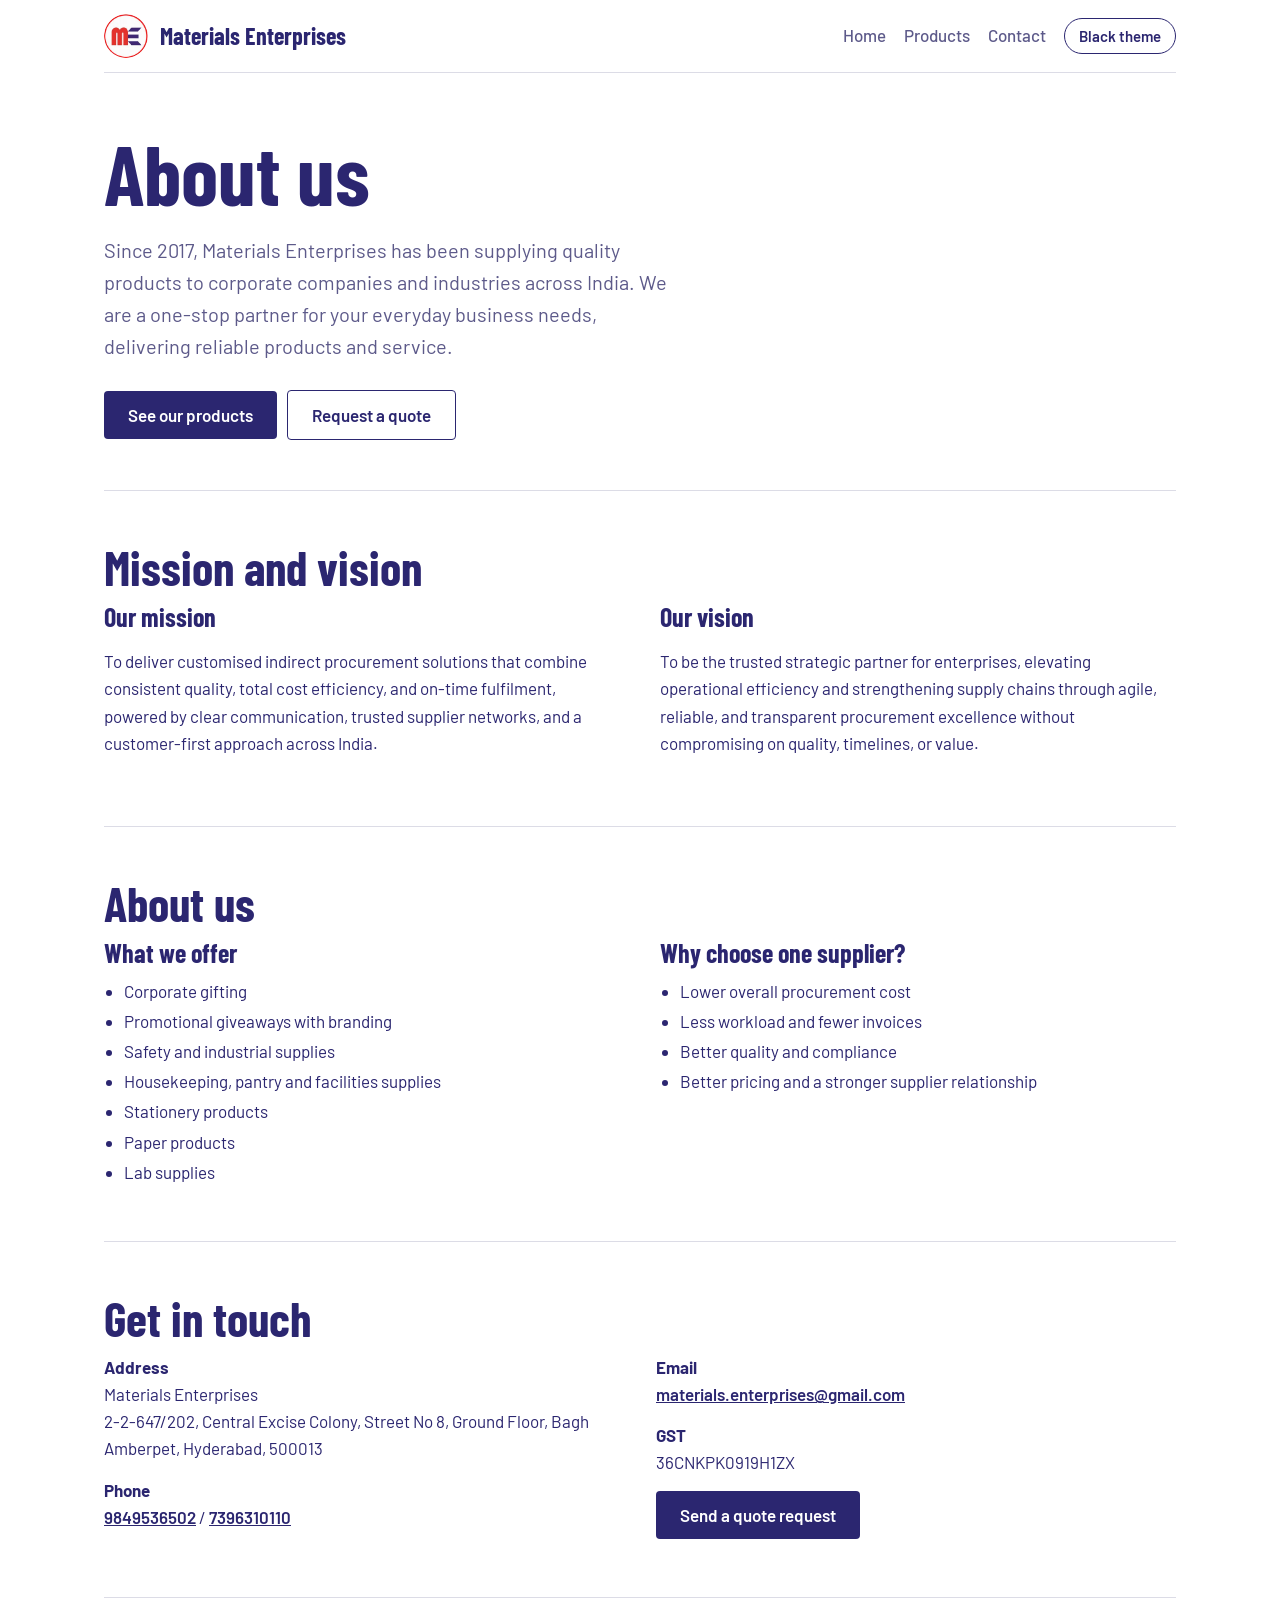
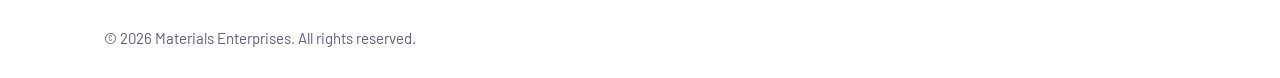
==== about.html @ c86d010b "Add files via upload" ====
<!DOCTYPE html>
<html lang="en" data-theme="light"><head><meta charset="utf-8">
<meta name="viewport" content="width=device-width, initial-scale=1, viewport-fit=cover">
<title>About us | Materials Enterprises</title>
<meta name="description" content="About Materials Enterprises: our mission, vision and what we offer. Supplying businesses across India since 2017.">
<link rel="stylesheet" href="https://fonts.googleapis.com/css2?family=Barlow+Condensed:wght@600;700&family=Barlow:wght@400;500;600&display=swap">
<style>
:root{--bg:#fff;--surface:#fff;--ink:#2b2670;--head:#2b2670;--muted:#5d5a8a;--line:#dcdce6;--accent:#e03131;--btn:#2b2670;--btn-ink:#fff;--imgbg:#fff;
--hf:"Barlow Condensed","Arial Narrow",Arial,sans-serif;--bf:Barlow,system-ui,-apple-system,"Segoe UI",Arial,sans-serif;color-scheme:light;box-sizing:border-box;padding-top:env(safe-area-inset-top,0px);padding-bottom:env(safe-area-inset-bottom,0px)}
:root[data-theme="dark"]{--bg:#000;--surface:#0c0c0c;--ink:#f1f0ff;--head:#ff5252;--muted:#b4b3c8;--line:#2a2a2a;--accent:#ff5252;--btn:#e03131;--btn-ink:#fff;color-scheme:dark}
html{scroll-padding-top:env(safe-area-inset-top,0px);scroll-behavior:smooth}
*,*::before,*::after{box-sizing:border-box}
body{margin:0;background:var(--bg);color:var(--ink);font:400 17px/1.6 var(--bf)}
a{color:inherit}:focus-visible{outline:3px solid var(--accent);outline-offset:3px}
.wrap{max-width:1120px;margin:0 auto;padding:0 24px}
.top{display:flex;justify-content:space-between;align-items:center;padding:14px 0;border-bottom:1px solid var(--line);gap:14px}
.brand{display:flex;align-items:center;gap:12px;text-decoration:none;font:700 24px/1 var(--hf);color:var(--head)}
.brand img{width:44px;height:44px;border-radius:50%}
.right{display:flex;align-items:center;gap:18px}nav a{margin-left:18px;text-decoration:none;font-weight:500;color:var(--muted)}nav a:hover{color:var(--ink)}
#theme{font:600 15px var(--bf);padding:8px 14px;border-radius:999px;border:1.5px solid var(--ink);background:transparent;color:var(--ink);cursor:pointer;white-space:nowrap}
.hero{padding:60px 0 50px;display:grid;grid-template-columns:1.4fr 1fr;gap:40px;align-items:center}
h1{font:700 clamp(42px,7vw,84px)/.96 var(--hf);margin:0 0 20px;color:var(--head)}
.lede{font-size:20px;color:var(--muted);max-width:52ch;margin:0 0 28px}
.btn{display:inline-block;background:var(--btn);color:var(--btn-ink);padding:14px 24px;font:600 17px var(--bf);text-decoration:none;border-radius:4px;border:0;cursor:pointer}
.btn.alt{background:transparent;color:var(--ink);border:1.5px solid var(--ink);margin-left:10px}
.panel{background:var(--surface);border:1px solid var(--line);border-top:6px solid var(--accent);border-radius:6px;padding:24px}
.panel b{font:700 52px/1 var(--hf);color:var(--head);display:block}.panel p{margin:4px 0 16px;color:var(--muted)}
section{padding:52px 0;border-top:1px solid var(--line)}
h2{font:700 clamp(32px,4.5vw,48px)/1 var(--hf);margin:0 0 12px;color:var(--head)}
.sub{color:var(--muted);max-width:60ch;margin:0 0 24px}
.tabs{display:flex;flex-wrap:wrap;gap:8px;margin-bottom:14px}
.tabs button{font:500 15px var(--bf);padding:8px 16px;border:1.5px solid var(--line);background:var(--surface);color:var(--ink);border-radius:999px;cursor:pointer}
.tabs button[aria-pressed="true"]{background:var(--accent);border-color:var(--accent);color:#fff}
.srch input{width:100%;padding:12px 14px;font:400 17px var(--bf);border:1.5px solid var(--line);border-radius:4px;background:var(--surface);color:var(--ink)}
#cnt{margin:12px 0 16px;color:var(--muted)}
.grid{display:grid;grid-template-columns:repeat(auto-fill,minmax(190px,1fr));gap:16px}
.card{background:var(--surface);border:1px solid var(--line);border-radius:6px;overflow:hidden;display:flex;flex-direction:column}
.card .ph{background:var(--imgbg);aspect-ratio:1/1;display:flex;align-items:center;justify-content:center;padding:8px}
.card img{max-width:100%;max-height:100%;object-fit:contain}
.card .tx{padding:12px 14px 14px}.card h3{font:700 20px/1.15 var(--hf);margin:0 0 4px;color:var(--head)}
.card small{color:var(--muted);display:block;font-size:14px;line-height:1.35}
.card.wide{grid-column:span 2}.card.wide .ph{aspect-ratio:auto;min-height:150px}.card.txt{grid-column:span 2;padding:16px}
.more{display:block;margin:24px auto 0}
.two{display:grid;grid-template-columns:repeat(auto-fit,minmax(280px,1fr));gap:40px}
h3.s{font:700 26px/1.1 var(--hf);margin:0 0 10px;color:var(--head)}
ul.list{margin:0;padding-left:20px}ul.list li{margin:3px 0}
.contact{display:grid;grid-template-columns:repeat(auto-fit,minmax(260px,1fr));gap:32px}.contact p{margin:0 0 14px}.contact a{font-weight:600}
label{font-weight:600;font-size:15px;display:block;margin-bottom:12px}
input,textarea{width:100%;padding:12px 14px;font:400 17px var(--bf);border:1.5px solid var(--line);border-radius:4px;background:var(--surface);color:var(--ink);margin-top:6px}
footer{padding:28px 0;border-top:1px solid var(--line);color:var(--muted);font-size:15px}
@media (max-width:760px){.hero{grid-template-columns:1fr}nav{display:none}.btn.alt{margin:10px 0 0}.card.wide,.card.txt{grid-column:span 1}}

.ph{position:relative}
.acts{position:absolute;left:50%;bottom:8px;transform:translateX(-50%);display:flex;gap:2px;background:var(--surface);border:1px solid var(--line);border-radius:999px;padding:3px 8px;opacity:0;transition:opacity .15s;box-shadow:0 2px 8px rgba(0,0,0,.12)}
.card:hover .acts,.card:focus-within .acts{opacity:1}
@media (hover:none){.acts{opacity:1}}
.acts button,.ibtn{background:none;border:0;color:var(--ink);padding:7px;cursor:pointer;display:flex;align-items:center;border-radius:50%}
.acts button:hover,.ibtn:hover{color:var(--accent)}.acts button[aria-pressed="true"]{color:var(--accent)}
.hb{display:flex;align-items:center;gap:4px;background:none;border:1.5px solid var(--line);color:var(--ink);padding:6px 10px;border-radius:999px;font:600 15px var(--bf);cursor:pointer}
.hb:hover{border-color:var(--accent)}
.ov{position:fixed;inset:0;background:rgba(0,0,0,.55);z-index:50;display:flex;align-items:center;justify-content:center;padding:16px}
.ov[hidden],.side[hidden]{display:none}
.box{background:var(--surface);color:var(--ink);border:1px solid var(--line);border-radius:8px;max-width:760px;width:100%;max-height:90vh;overflow:auto;display:grid;grid-template-columns:1fr 1fr;position:relative}
.box .ph{aspect-ratio:1/1;border-right:1px solid var(--line)}.box .info{padding:28px 24px}
.box h3{font:700 30px/1.1 var(--hf);color:var(--head);margin:0 0 8px}.box .info p{color:var(--muted);margin:0 0 20px}
.box .row{display:flex;gap:10px;flex-wrap:wrap}.xb{position:absolute;top:8px;right:8px}
.side{position:fixed;top:0;right:0;bottom:0;width:min(420px,100%);background:var(--surface);color:var(--ink);border-left:1px solid var(--line);z-index:60;display:flex;flex-direction:column;padding-top:env(safe-area-inset-top,0px);padding-bottom:env(safe-area-inset-bottom,0px);box-shadow:-4px 0 20px rgba(0,0,0,.25)}
.side header{display:flex;justify-content:space-between;align-items:center;padding:16px 20px;border-bottom:1px solid var(--line)}.side header h3{font:700 26px var(--hf);margin:0;color:var(--head)}
.side .body{flex:1;overflow:auto;padding:8px 20px}.side footer{padding:16px 20px;border-top:1px solid var(--line)}
.li{display:flex;gap:12px;align-items:center;padding:12px 0;border-bottom:1px solid var(--line)}
.li .th{width:56px;height:56px;background:#fff;border-radius:4px;display:flex;align-items:center;justify-content:center;flex:none}.li .th img{max-width:100%;max-height:100%}
.li .nm{flex:1;min-width:0;font-weight:600;line-height:1.25}.li .nm small{display:block;color:var(--muted);font-weight:400}
.qty{display:flex;align-items:center;gap:6px}.qty button,.sm{border:1.5px solid var(--line);background:none;color:var(--ink);border-radius:4px;min-width:30px;height:30px;cursor:pointer;font:600 15px var(--bf)}
#toast{position:fixed;left:50%;bottom:calc(20px + env(safe-area-inset-bottom,0px));transform:translateX(-50%);background:var(--ink);color:var(--bg);padding:10px 18px;border-radius:999px;font-weight:600;z-index:70;opacity:0;pointer-events:none;transition:opacity .2s}#toast.on{opacity:1}
@media (max-width:760px){.box{grid-template-columns:1fr}.box .ph{border-right:0;border-bottom:1px solid var(--line)}.hb span.lbl{display:none}}
</style></head>
<body><div class="wrap">
<header class="top"><a class="brand" href="index.html"><img src="[data-uri]" alt="">Materials Enterprises</a>
<div class="right"><nav><a href="index.html">Home</a><a href="index.html#products">Products</a><a href="index.html#contact">Contact</a></nav><button id="theme" type="button" aria-pressed="false">Black theme</button></div></header>
<main>
<div class="hero" style="grid-template-columns:1fr"><div><h1>About us</h1>
<p class="lede">Since 2017, Materials Enterprises has been supplying quality products to corporate companies and industries across India. We are a one-stop partner for your everyday business needs, delivering reliable products and service.</p>
<a class="btn" href="index.html#products">See our products</a><a class="btn alt" href="index.html#contact">Request a quote</a></div></div>
<section id="mission"><h2>Mission and vision</h2><div class="two"><div><h3 class="s">Our mission</h3><p>To deliver customised indirect procurement solutions that combine consistent quality, total cost efficiency, and on-time fulfilment, powered by clear communication, trusted supplier networks, and a customer-first approach across India.</p></div>
<div><h3 class="s">Our vision</h3><p>To be the trusted strategic partner for enterprises, elevating operational efficiency and strengthening supply chains through agile, reliable, and transparent procurement excellence without compromising on quality, timelines, or value.</p></div></div></section>
<section id="about"><h2>About us</h2><div class="two"><div><h3 class="s">What we offer</h3><ul class="list"><li>Corporate gifting</li><li>Promotional giveaways with branding</li><li>Safety and industrial supplies</li><li>Housekeeping, pantry and facilities supplies</li><li>Stationery products</li><li>Paper products</li><li>Lab supplies</li></ul></div>
<div><h3 class="s">Why choose one supplier?</h3><ul class="list"><li>Lower overall procurement cost</li><li>Less workload and fewer invoices</li><li>Better quality and compliance</li><li>Better pricing and a stronger supplier relationship</li></ul></div></div></section>
<section id="contact"><h2>Get in touch</h2><div class="contact"><div>
<p><b>Address</b><br>Materials Enterprises<br>2-2-647/202, Central Excise Colony, Street No 8, Ground Floor, Bagh Amberpet, Hyderabad, 500013</p>
<p><b>Phone</b><br><a href="tel:+919849536502">9849536502</a> / <a href="tel:+917396310110">7396310110</a></p></div>
<div><p><b>Email</b><br><a href="mailto:materials.enterprises@gmail.com">materials.enterprises@gmail.com</a></p><p><b>GST</b><br>36CNKPK0919H1ZX</p><a class="btn" href="index.html#contact">Send a quote request</a></div></div></section>
</main><footer>© 2026 Materials Enterprises. All rights reserved.</footer></div>
<script>
var tb=document.getElementById("theme"),root=document.documentElement;
function setTheme(t){root.setAttribute("data-theme",t);tb.textContent=t==="dark"?"White theme":"Black theme";tb.setAttribute("aria-pressed",t==="dark");try{localStorage.setItem("me-theme",t)}catch(e){}}
var st=null;try{st=localStorage.getItem("me-theme")}catch(e){}setTheme(st==="dark"?"dark":"light");
tb.addEventListener("click",function(){setTheme(root.getAttribute("data-theme")==="dark"?"light":"dark")});
</script></body></html>
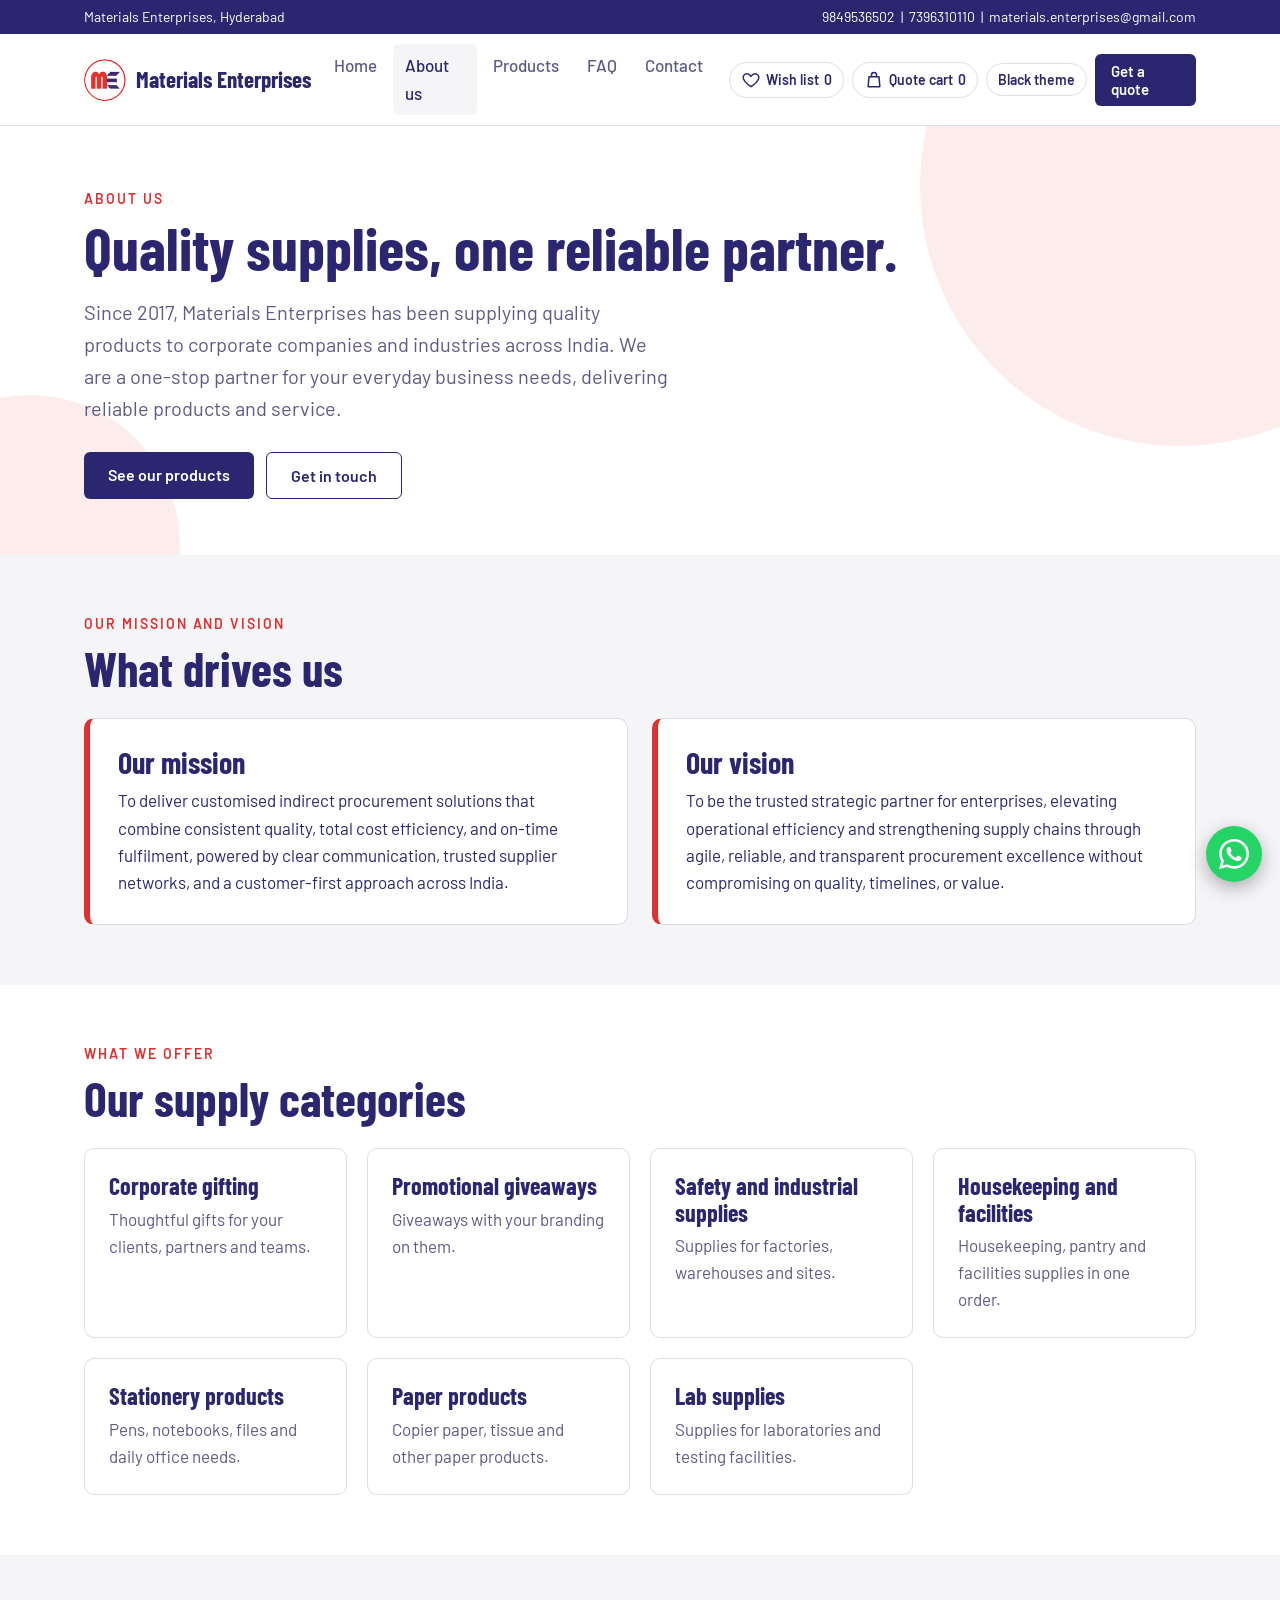
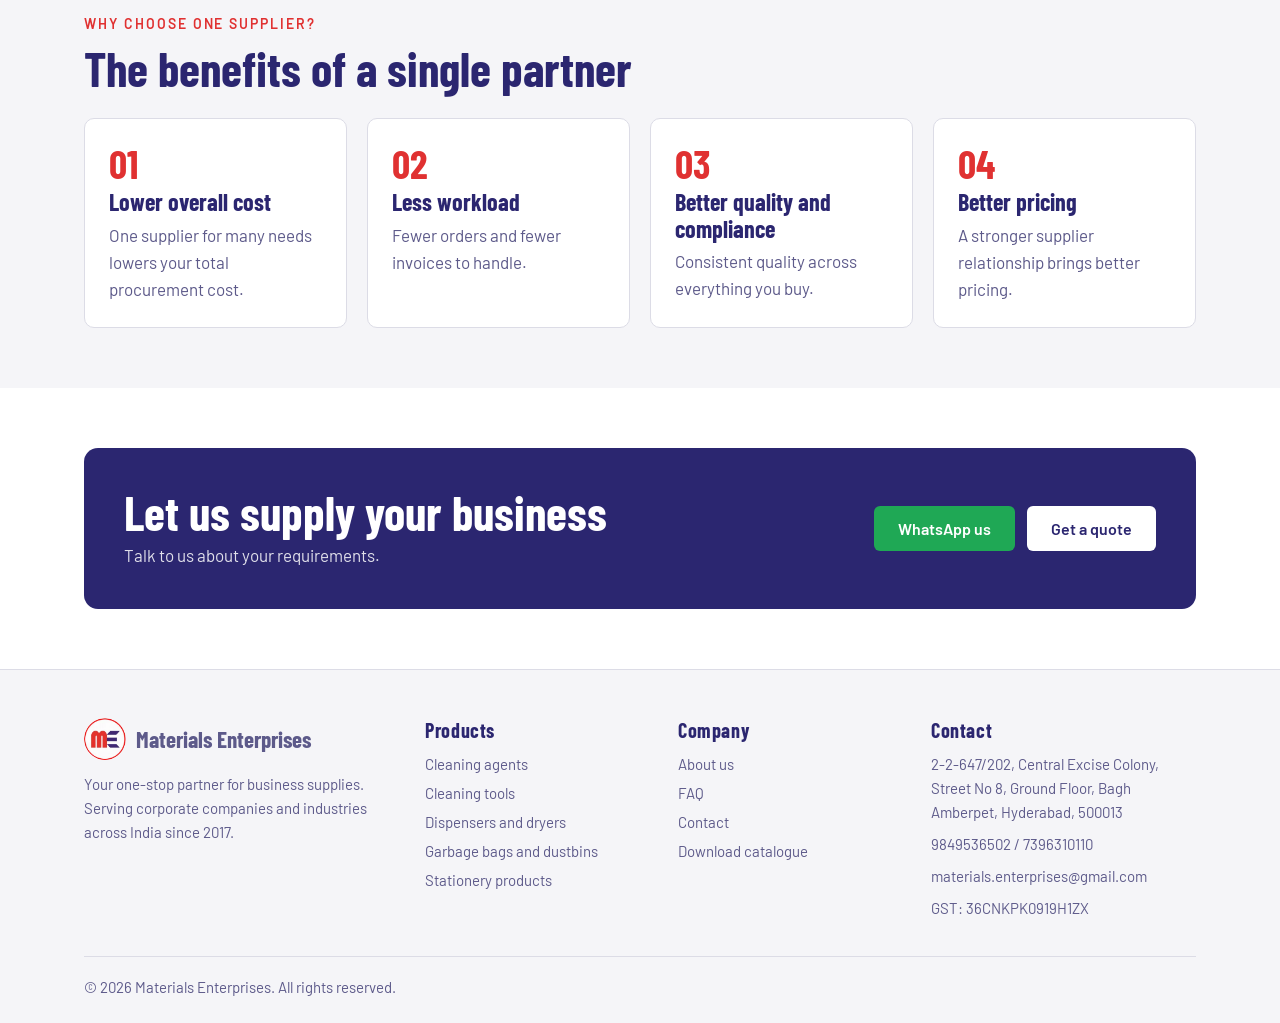
==== commit 0220737e: "Add files via upload" ====
--- a/about.html
+++ b/about.html
@@ -1,98 +1,20 @@
 <!DOCTYPE html>
-<html lang="en" data-theme="light"><head><meta charset="utf-8">
-<meta name="viewport" content="width=device-width, initial-scale=1, viewport-fit=cover">
-<title>About us | Materials Enterprises</title>
-<meta name="description" content="About Materials Enterprises: our mission, vision and what we offer. Supplying businesses across India since 2017.">
-<link rel="stylesheet" href="https://fonts.googleapis.com/css2?family=Barlow+Condensed:wght@600;700&family=Barlow:wght@400;500;600&display=swap">
-<style>
-:root{--bg:#fff;--surface:#fff;--ink:#2b2670;--head:#2b2670;--muted:#5d5a8a;--line:#dcdce6;--accent:#e03131;--btn:#2b2670;--btn-ink:#fff;--imgbg:#fff;
---hf:"Barlow Condensed","Arial Narrow",Arial,sans-serif;--bf:Barlow,system-ui,-apple-system,"Segoe UI",Arial,sans-serif;color-scheme:light;box-sizing:border-box;padding-top:env(safe-area-inset-top,0px);padding-bottom:env(safe-area-inset-bottom,0px)}
-:root[data-theme="dark"]{--bg:#000;--surface:#0c0c0c;--ink:#f1f0ff;--head:#ff5252;--muted:#b4b3c8;--line:#2a2a2a;--accent:#ff5252;--btn:#e03131;--btn-ink:#fff;color-scheme:dark}
-html{scroll-padding-top:env(safe-area-inset-top,0px);scroll-behavior:smooth}
-*,*::before,*::after{box-sizing:border-box}
-body{margin:0;background:var(--bg);color:var(--ink);font:400 17px/1.6 var(--bf)}
-a{color:inherit}:focus-visible{outline:3px solid var(--accent);outline-offset:3px}
-.wrap{max-width:1120px;margin:0 auto;padding:0 24px}
-.top{display:flex;justify-content:space-between;align-items:center;padding:14px 0;border-bottom:1px solid var(--line);gap:14px}
-.brand{display:flex;align-items:center;gap:12px;text-decoration:none;font:700 24px/1 var(--hf);color:var(--head)}
-.brand img{width:44px;height:44px;border-radius:50%}
-.right{display:flex;align-items:center;gap:18px}nav a{margin-left:18px;text-decoration:none;font-weight:500;color:var(--muted)}nav a:hover{color:var(--ink)}
-#theme{font:600 15px var(--bf);padding:8px 14px;border-radius:999px;border:1.5px solid var(--ink);background:transparent;color:var(--ink);cursor:pointer;white-space:nowrap}
-.hero{padding:60px 0 50px;display:grid;grid-template-columns:1.4fr 1fr;gap:40px;align-items:center}
-h1{font:700 clamp(42px,7vw,84px)/.96 var(--hf);margin:0 0 20px;color:var(--head)}
-.lede{font-size:20px;color:var(--muted);max-width:52ch;margin:0 0 28px}
-.btn{display:inline-block;background:var(--btn);color:var(--btn-ink);padding:14px 24px;font:600 17px var(--bf);text-decoration:none;border-radius:4px;border:0;cursor:pointer}
-.btn.alt{background:transparent;color:var(--ink);border:1.5px solid var(--ink);margin-left:10px}
-.panel{background:var(--surface);border:1px solid var(--line);border-top:6px solid var(--accent);border-radius:6px;padding:24px}
-.panel b{font:700 52px/1 var(--hf);color:var(--head);display:block}.panel p{margin:4px 0 16px;color:var(--muted)}
-section{padding:52px 0;border-top:1px solid var(--line)}
-h2{font:700 clamp(32px,4.5vw,48px)/1 var(--hf);margin:0 0 12px;color:var(--head)}
-.sub{color:var(--muted);max-width:60ch;margin:0 0 24px}
-.tabs{display:flex;flex-wrap:wrap;gap:8px;margin-bottom:14px}
-.tabs button{font:500 15px var(--bf);padding:8px 16px;border:1.5px solid var(--line);background:var(--surface);color:var(--ink);border-radius:999px;cursor:pointer}
-.tabs button[aria-pressed="true"]{background:var(--accent);border-color:var(--accent);color:#fff}
-.srch input{width:100%;padding:12px 14px;font:400 17px var(--bf);border:1.5px solid var(--line);border-radius:4px;background:var(--surface);color:var(--ink)}
-#cnt{margin:12px 0 16px;color:var(--muted)}
-.grid{display:grid;grid-template-columns:repeat(auto-fill,minmax(190px,1fr));gap:16px}
-.card{background:var(--surface);border:1px solid var(--line);border-radius:6px;overflow:hidden;display:flex;flex-direction:column}
-.card .ph{background:var(--imgbg);aspect-ratio:1/1;display:flex;align-items:center;justify-content:center;padding:8px}
-.card img{max-width:100%;max-height:100%;object-fit:contain}
-.card .tx{padding:12px 14px 14px}.card h3{font:700 20px/1.15 var(--hf);margin:0 0 4px;color:var(--head)}
-.card small{color:var(--muted);display:block;font-size:14px;line-height:1.35}
-.card.wide{grid-column:span 2}.card.wide .ph{aspect-ratio:auto;min-height:150px}.card.txt{grid-column:span 2;padding:16px}
-.more{display:block;margin:24px auto 0}
-.two{display:grid;grid-template-columns:repeat(auto-fit,minmax(280px,1fr));gap:40px}
-h3.s{font:700 26px/1.1 var(--hf);margin:0 0 10px;color:var(--head)}
-ul.list{margin:0;padding-left:20px}ul.list li{margin:3px 0}
-.contact{display:grid;grid-template-columns:repeat(auto-fit,minmax(260px,1fr));gap:32px}.contact p{margin:0 0 14px}.contact a{font-weight:600}
-label{font-weight:600;font-size:15px;display:block;margin-bottom:12px}
-input,textarea{width:100%;padding:12px 14px;font:400 17px var(--bf);border:1.5px solid var(--line);border-radius:4px;background:var(--surface);color:var(--ink);margin-top:6px}
-footer{padding:28px 0;border-top:1px solid var(--line);color:var(--muted);font-size:15px}
-@media (max-width:760px){.hero{grid-template-columns:1fr}nav{display:none}.btn.alt{margin:10px 0 0}.card.wide,.card.txt{grid-column:span 1}}
-
-.ph{position:relative}
-.acts{position:absolute;left:50%;bottom:8px;transform:translateX(-50%);display:flex;gap:2px;background:var(--surface);border:1px solid var(--line);border-radius:999px;padding:3px 8px;opacity:0;transition:opacity .15s;box-shadow:0 2px 8px rgba(0,0,0,.12)}
-.card:hover .acts,.card:focus-within .acts{opacity:1}
-@media (hover:none){.acts{opacity:1}}
-.acts button,.ibtn{background:none;border:0;color:var(--ink);padding:7px;cursor:pointer;display:flex;align-items:center;border-radius:50%}
-.acts button:hover,.ibtn:hover{color:var(--accent)}.acts button[aria-pressed="true"]{color:var(--accent)}
-.hb{display:flex;align-items:center;gap:4px;background:none;border:1.5px solid var(--line);color:var(--ink);padding:6px 10px;border-radius:999px;font:600 15px var(--bf);cursor:pointer}
-.hb:hover{border-color:var(--accent)}
-.ov{position:fixed;inset:0;background:rgba(0,0,0,.55);z-index:50;display:flex;align-items:center;justify-content:center;padding:16px}
-.ov[hidden],.side[hidden]{display:none}
-.box{background:var(--surface);color:var(--ink);border:1px solid var(--line);border-radius:8px;max-width:760px;width:100%;max-height:90vh;overflow:auto;display:grid;grid-template-columns:1fr 1fr;position:relative}
-.box .ph{aspect-ratio:1/1;border-right:1px solid var(--line)}.box .info{padding:28px 24px}
-.box h3{font:700 30px/1.1 var(--hf);color:var(--head);margin:0 0 8px}.box .info p{color:var(--muted);margin:0 0 20px}
-.box .row{display:flex;gap:10px;flex-wrap:wrap}.xb{position:absolute;top:8px;right:8px}
-.side{position:fixed;top:0;right:0;bottom:0;width:min(420px,100%);background:var(--surface);color:var(--ink);border-left:1px solid var(--line);z-index:60;display:flex;flex-direction:column;padding-top:env(safe-area-inset-top,0px);padding-bottom:env(safe-area-inset-bottom,0px);box-shadow:-4px 0 20px rgba(0,0,0,.25)}
-.side header{display:flex;justify-content:space-between;align-items:center;padding:16px 20px;border-bottom:1px solid var(--line)}.side header h3{font:700 26px var(--hf);margin:0;color:var(--head)}
-.side .body{flex:1;overflow:auto;padding:8px 20px}.side footer{padding:16px 20px;border-top:1px solid var(--line)}
-.li{display:flex;gap:12px;align-items:center;padding:12px 0;border-bottom:1px solid var(--line)}
-.li .th{width:56px;height:56px;background:#fff;border-radius:4px;display:flex;align-items:center;justify-content:center;flex:none}.li .th img{max-width:100%;max-height:100%}
-.li .nm{flex:1;min-width:0;font-weight:600;line-height:1.25}.li .nm small{display:block;color:var(--muted);font-weight:400}
-.qty{display:flex;align-items:center;gap:6px}.qty button,.sm{border:1.5px solid var(--line);background:none;color:var(--ink);border-radius:4px;min-width:30px;height:30px;cursor:pointer;font:600 15px var(--bf)}
-#toast{position:fixed;left:50%;bottom:calc(20px + env(safe-area-inset-bottom,0px));transform:translateX(-50%);background:var(--ink);color:var(--bg);padding:10px 18px;border-radius:999px;font-weight:600;z-index:70;opacity:0;pointer-events:none;transition:opacity .2s}#toast.on{opacity:1}
-@media (max-width:760px){.box{grid-template-columns:1fr}.box .ph{border-right:0;border-bottom:1px solid var(--line)}.hb span.lbl{display:none}}
-</style></head>
-<body><div class="wrap">
-<header class="top"><a class="brand" href="index.html"><img src="[data-uri]" alt="">Materials Enterprises</a>
-<div class="right"><nav><a href="index.html">Home</a><a href="index.html#products">Products</a><a href="index.html#contact">Contact</a></nav><button id="theme" type="button" aria-pressed="false">Black theme</button></div></header>
-<main>
-<div class="hero" style="grid-template-columns:1fr"><div><h1>About us</h1>
-<p class="lede">Since 2017, Materials Enterprises has been supplying quality products to corporate companies and industries across India. We are a one-stop partner for your everyday business needs, delivering reliable products and service.</p>
-<a class="btn" href="index.html#products">See our products</a><a class="btn alt" href="index.html#contact">Request a quote</a></div></div>
-<section id="mission"><h2>Mission and vision</h2><div class="two"><div><h3 class="s">Our mission</h3><p>To deliver customised indirect procurement solutions that combine consistent quality, total cost efficiency, and on-time fulfilment, powered by clear communication, trusted supplier networks, and a customer-first approach across India.</p></div>
-<div><h3 class="s">Our vision</h3><p>To be the trusted strategic partner for enterprises, elevating operational efficiency and strengthening supply chains through agile, reliable, and transparent procurement excellence without compromising on quality, timelines, or value.</p></div></div></section>
-<section id="about"><h2>About us</h2><div class="two"><div><h3 class="s">What we offer</h3><ul class="list"><li>Corporate gifting</li><li>Promotional giveaways with branding</li><li>Safety and industrial supplies</li><li>Housekeeping, pantry and facilities supplies</li><li>Stationery products</li><li>Paper products</li><li>Lab supplies</li></ul></div>
-<div><h3 class="s">Why choose one supplier?</h3><ul class="list"><li>Lower overall procurement cost</li><li>Less workload and fewer invoices</li><li>Better quality and compliance</li><li>Better pricing and a stronger supplier relationship</li></ul></div></div></section>
-<section id="contact"><h2>Get in touch</h2><div class="contact"><div>
-<p><b>Address</b><br>Materials Enterprises<br>2-2-647/202, Central Excise Colony, Street No 8, Ground Floor, Bagh Amberpet, Hyderabad, 500013</p>
-<p><b>Phone</b><br><a href="tel:+919849536502">9849536502</a> / <a href="tel:+917396310110">7396310110</a></p></div>
-<div><p><b>Email</b><br><a href="mailto:materials.enterprises@gmail.com">materials.enterprises@gmail.com</a></p><p><b>GST</b><br>36CNKPK0919H1ZX</p><a class="btn" href="index.html#contact">Send a quote request</a></div></div></section>
-</main><footer>© 2026 Materials Enterprises. All rights reserved.</footer></div>
-<script>
-var tb=document.getElementById("theme"),root=document.documentElement;
-function setTheme(t){root.setAttribute("data-theme",t);tb.textContent=t==="dark"?"White theme":"Black theme";tb.setAttribute("aria-pressed",t==="dark");try{localStorage.setItem("me-theme",t)}catch(e){}}
-var st=null;try{st=localStorage.getItem("me-theme")}catch(e){}setTheme(st==="dark"?"dark":"light");
-tb.addEventListener("click",function(){setTheme(root.getAttribute("data-theme")==="dark"?"light":"dark")});
-</script></body></html>+<html lang="en"><head><meta charset="utf-8"><meta name="viewport" content="width=device-width, initial-scale=1, viewport-fit=cover">
+<title>About us | Materials Enterprises</title><meta name="description" content="Our story, mission and vision. Materials Enterprises has supplied businesses across India since 2017."><meta property="og:title" content="About us | Materials Enterprises"><meta property="og:description" content="Our story, mission and vision. Materials Enterprises has supplied businesses across India since 2017."><meta property="og:type" content="website">
+<link rel="icon" type="image/webp" href="logo.webp">
+<script>var r=document.documentElement;r.className="js";try{if(localStorage.getItem("me-theme")==="dark")r.setAttribute("data-theme","dark")}catch(e){}</script>
+<link rel="stylesheet" href="https://fonts.googleapis.com/css2?family=Barlow+Condensed:wght@600;700&family=Barlow:wght@400;500;600&display=swap"><link rel="stylesheet" href="style.css"></head>
+<body><div class="topbar"><div class="wrap"><span>Materials Enterprises, Hyderabad</span><span><a href="tel:+919849536502">9849536502</a> &nbsp;|&nbsp; <a href="tel:+917396310110">7396310110</a> &nbsp;|&nbsp; <a href="mailto:materials.enterprises@gmail.com">materials.enterprises@gmail.com</a></span></div></div>
+<header class="hd"><div class="wrap"><a class="brand" href="index.html"><img src="logo.webp" alt="" width="42" height="42">Materials Enterprises</a><nav class="main" id="nav" aria-label="Main"><a href="index.html">Home</a><a href="about.html" aria-current="page">About us</a><a href="products.html">Products</a><a href="faq.html">FAQ</a><a href="contact.html">Contact</a></nav>
+<div class="acts2"><button class="hb" id="wb" type="button" aria-label="Wish list"></button><button class="hb" id="cb" type="button" aria-label="Quote cart"></button><button id="theme" type="button" aria-pressed="false">Black theme</button><a class="btn sm2" href="contact.html">Get a quote</a><button id="menu" type="button" aria-label="Menu" aria-expanded="false">Menu</button></div></div></header>
+<main id="top"><section class="hero"><div class="wrap"><p class="kick reveal">About us</p><h1 class="pg reveal">Quality supplies, one reliable partner.</h1><p class="lede reveal">Since 2017, Materials Enterprises has been supplying quality products to corporate companies and industries across India. We are a one-stop partner for your everyday business needs, delivering reliable products and service.</p><div class="row reveal"><a class="btn" href="products.html">See our products</a><a class="btn alt" href="contact.html">Get in touch</a></div></div></section>
+<section class="alt-bg"><div class="wrap"><p class="kick reveal">Our mission and vision</p><h2 class="reveal">What drives us</h2><div class="two" style="margin-top:26px"><div class="mv reveal"><h3>Our mission</h3><p>To deliver customised indirect procurement solutions that combine consistent quality, total cost efficiency, and on-time fulfilment, powered by clear communication, trusted supplier networks, and a customer-first approach across India.</p></div><div class="mv reveal" style="--d:.1s"><h3>Our vision</h3><p>To be the trusted strategic partner for enterprises, elevating operational efficiency and strengthening supply chains through agile, reliable, and transparent procurement excellence without compromising on quality, timelines, or value.</p></div></div></div></section>
+<section><div class="wrap"><p class="kick reveal">What we offer</p><h2 class="reveal">Our supply categories</h2><div class="cards" style="margin-top:26px"><div class="c2 reveal" style="--d:0.00s"><h3>Corporate gifting</h3><p>Thoughtful gifts for your clients, partners and teams.</p></div><div class="c2 reveal" style="--d:0.08s"><h3>Promotional giveaways</h3><p>Giveaways with your branding on them.</p></div><div class="c2 reveal" style="--d:0.16s"><h3>Safety and industrial supplies</h3><p>Supplies for factories, warehouses and sites.</p></div><div class="c2 reveal" style="--d:0.24s"><h3>Housekeeping and facilities</h3><p>Housekeeping, pantry and facilities supplies in one order.</p></div><div class="c2 reveal" style="--d:0.32s"><h3>Stationery products</h3><p>Pens, notebooks, files and daily office needs.</p></div><div class="c2 reveal" style="--d:0.40s"><h3>Paper products</h3><p>Copier paper, tissue and other paper products.</p></div><div class="c2 reveal" style="--d:0.48s"><h3>Lab supplies</h3><p>Supplies for laboratories and testing facilities.</p></div></div></div></section>
+<section class="alt-bg"><div class="wrap"><p class="kick reveal">Why choose one supplier?</p><h2 class="reveal">The benefits of a single partner</h2><div class="cards" style="margin-top:26px"><div class="c2 reveal" style="--d:0.00s"><span class="num">01</span><h3>Lower overall cost</h3><p>One supplier for many needs lowers your total procurement cost.</p></div><div class="c2 reveal" style="--d:0.08s"><span class="num">02</span><h3>Less workload</h3><p>Fewer orders and fewer invoices to handle.</p></div><div class="c2 reveal" style="--d:0.16s"><span class="num">03</span><h3>Better quality and compliance</h3><p>Consistent quality across everything you buy.</p></div><div class="c2 reveal" style="--d:0.24s"><span class="num">04</span><h3>Better pricing</h3><p>A stronger supplier relationship brings better pricing.</p></div></div></div></section>
+<section><div class="wrap"><div class="band reveal"><div><h2>Let us supply your business</h2><p>Talk to us about your requirements.</p></div><div class="row"><a class="btn wa" href="https://wa.me/919849536502?text=Hello%20Materials%20Enterprises" target="_blank" rel="noopener">WhatsApp us</a><a class="btn light" href="contact.html">Get a quote</a></div></div></div></section></main>
+<footer class="ft"><div class="wrap"><div class="fg"><div><a class="brand" href="index.html"><img src="logo.webp" alt="" width="42" height="42">Materials Enterprises</a><p style="margin-top:12px">Your one-stop partner for business supplies. Serving corporate companies and industries across India since 2017.</p></div>
+<div><h4>Products</h4><ul><li><a href="cleaning-agents.html">Cleaning agents</a></li><li><a href="cleaning-tools.html">Cleaning tools</a></li><li><a href="dispensers-and-dryers.html">Dispensers and dryers</a></li><li><a href="garbage-bags-and-dustbins.html">Garbage bags and dustbins</a></li><li><a href="stationery-products.html">Stationery products</a></li></ul></div><div><h4>Company</h4><ul><li><a href="about.html">About us</a></li><li><a href="faq.html">FAQ</a></li><li><a href="contact.html">Contact</a></li><li><a href="Materials-Enterprises-Catalogue.pdf" download>Download catalogue</a></li></ul></div>
+<div><h4>Contact</h4><p>2-2-647/202, Central Excise Colony, Street No 8, Ground Floor, Bagh Amberpet, Hyderabad, 500013</p><p><a href="tel:+919849536502">9849536502</a> / <a href="tel:+917396310110">7396310110</a></p><p><a href="mailto:materials.enterprises@gmail.com">materials.enterprises@gmail.com</a></p><p>GST: 36CNKPK0919H1ZX</p></div></div>
+<div class="copy">© 2026 Materials Enterprises. All rights reserved.</div></div></footer>
+<a class="wafab" href="https://wa.me/919849536502?text=Hello%20Materials%20Enterprises" target="_blank" rel="noopener" aria-label="Chat on WhatsApp"><svg viewBox="0 0 24 24" width="30" height="30" fill="currentColor" aria-hidden="true"><path d="M17.472 14.382c-.297-.149-1.758-.867-2.03-.967-.273-.099-.471-.148-.67.15-.197.297-.767.966-.94 1.164-.173.199-.347.223-.644.075-.297-.15-1.255-.463-2.39-1.475-.883-.788-1.48-1.761-1.653-2.059-.173-.297-.018-.458.13-.606.134-.133.298-.347.446-.52.149-.174.198-.298.298-.497.099-.198.05-.371-.025-.52-.075-.149-.669-1.612-.916-2.207-.242-.579-.487-.5-.669-.51-.173-.008-.371-.01-.57-.01-.198 0-.52.074-.792.372-.272.297-1.04 1.016-1.04 2.479 0 1.462 1.065 2.875 1.213 3.074.149.198 2.096 3.2 5.077 4.487.709.306 1.262.489 1.694.625.712.227 1.36.195 1.871.118.571-.085 1.758-.719 2.006-1.413.248-.694.248-1.289.173-1.413-.074-.124-.272-.198-.57-.347m-5.421 7.403h-.004a9.87 9.87 0 01-5.031-1.378l-.361-.214-3.741.982.998-3.648-.235-.374a9.86 9.86 0 01-1.51-5.26c.001-5.45 4.436-9.884 9.888-9.884 2.64 0 5.122 1.03 6.988 2.898a9.825 9.825 0 012.893 6.994c-.003 5.45-4.437 9.884-9.885 9.884m8.413-18.297A11.815 11.815 0 0012.05 0C5.495 0 .16 5.335.157 11.892c0 2.096.547 4.142 1.588 5.945L.057 24l6.305-1.654a11.882 11.882 0 005.683 1.448h.005c6.554 0 11.89-5.335 11.893-11.893a11.821 11.821 0 00-3.48-8.413Z"/></svg></a>
+<script src="app.js" defer></script></body></html>
--- a/style.css
+++ b/style.css
@@ -0,0 +1,71 @@
+:root{--bg:#fff;--surface:#fff;--soft:#f5f5f8;--ink:#2b2670;--head:#2b2670;--muted:#5d5a8a;--line:#dcdce6;--accent:#e03131;--btn:#2b2670;--btn-ink:#fff;--band:#2b2670;--imgbg:#fff;--circle:rgba(224,49,49,.09);
+--hf:"Barlow Condensed","Arial Narrow",Arial,sans-serif;--bf:Barlow,system-ui,-apple-system,"Segoe UI",Arial,sans-serif;color-scheme:light;box-sizing:border-box;padding-top:env(safe-area-inset-top,0px);padding-bottom:env(safe-area-inset-bottom,0px)}
+:root[data-theme="dark"]{--bg:#000;--surface:#0c0c0c;--soft:#101010;--ink:#f1f0ff;--head:#ff5252;--muted:#b4b3c8;--line:#2a2a2a;--accent:#ff5252;--btn:#e03131;--band:#160707;--circle:rgba(255,82,82,.12);color-scheme:dark}
+html{scroll-padding-top:calc(90px + env(safe-area-inset-top,0px));scroll-behavior:smooth}
+*,*::before,*::after{box-sizing:border-box}
+body{margin:0;background:var(--bg);color:var(--ink);font:400 17px/1.6 var(--bf);overflow-x:hidden}
+body::before{content:"";position:fixed;inset:0 0 auto;height:env(safe-area-inset-top,0px);background:var(--bg);z-index:60}
+a{color:inherit}img{max-width:100%}:focus-visible{outline:3px solid var(--accent);outline-offset:3px}
+.wrap{max-width:1160px;margin:0 auto;padding:0 24px}
+.topbar{background:var(--band);color:#fff;font-size:14px}.topbar .wrap{display:flex;justify-content:space-between;gap:12px;padding-top:6px;padding-bottom:6px;flex-wrap:wrap}.topbar a{text-decoration:none}
+.hd{position:sticky;top:env(safe-area-inset-top,0px);z-index:40;background:var(--bg);border-bottom:1px solid var(--line)}
+.hd .wrap{display:flex;align-items:center;justify-content:space-between;gap:14px;padding-top:10px;padding-bottom:10px}
+.brand{display:flex;align-items:center;gap:10px;text-decoration:none;font:700 23px/1 var(--hf);color:var(--head);white-space:nowrap}.brand img{width:42px;height:42px;border-radius:50%}
+nav.main{display:flex;gap:4px}nav.main a{text-decoration:none;font-weight:500;color:var(--muted);padding:8px 12px;border-radius:6px}nav.main a:hover,nav.main a[aria-current]{color:var(--ink);background:var(--soft)}
+.acts2{display:flex;align-items:center;gap:8px}
+.hb,#theme,#menu{font:600 14px var(--bf);display:flex;align-items:center;gap:5px;background:none;border:1.5px solid var(--line);color:var(--ink);padding:7px 11px;border-radius:999px;cursor:pointer;white-space:nowrap}.hb:hover,#theme:hover{border-color:var(--accent)}
+#menu{display:none}
+.btn{display:inline-block;background:var(--btn);color:var(--btn-ink);padding:13px 24px;font:600 16px var(--bf);text-decoration:none;border-radius:6px;border:0;cursor:pointer;transition:transform .2s,box-shadow .2s}.btn:hover{transform:translateY(-2px);box-shadow:0 6px 16px rgba(0,0,0,.18)}
+.btn.sm2{padding:8px 16px;font-size:15px}.btn.alt{background:transparent;color:var(--ink);border:1.5px solid var(--ink)}.btn.wa{background:#1fa855;color:#fff}.btn.light{background:#fff;color:#2b2670}
+.row{display:flex;flex-wrap:wrap;gap:12px}
+.hero{position:relative;overflow:hidden;padding:64px 0 56px}
+.hero::before,.hero::after{content:"";position:absolute;border-radius:50%;background:var(--circle);z-index:0}.hero::before{width:520px;height:520px;right:-160px;top:-200px}.hero::after{width:300px;height:300px;left:-120px;bottom:-140px}
+.hero .wrap{position:relative;z-index:1}.hgrid{display:grid;grid-template-columns:1.25fr 1fr;gap:44px;align-items:center}
+.kick{font:600 14px var(--bf);letter-spacing:.14em;text-transform:uppercase;color:var(--accent);margin:0 0 12px}
+h1{font:700 clamp(42px,6.5vw,80px)/.96 var(--hf);margin:0 0 20px;color:var(--head)}h1.pg{font-size:clamp(38px,5vw,60px)}
+.lede{font-size:20px;color:var(--muted);max-width:54ch;margin:0 0 28px}
+.mosaic{display:grid;grid-template-columns:1fr 1fr;gap:12px}.mosaic div{background:#fff;border:1px solid var(--line);border-radius:10px;overflow:hidden;aspect-ratio:4/3;display:flex;align-items:center;justify-content:center}.mosaic div:nth-child(2),.mosaic div:nth-child(3){transform:translateY(18px)}.mosaic img{width:100%;height:100%;object-fit:cover;object-position:top}
+section{padding:60px 0}.alt-bg{background:var(--soft)}
+h2{font:700 clamp(32px,4.5vw,48px)/1 var(--hf);margin:0 0 12px;color:var(--head)}.sub{color:var(--muted);max-width:62ch;margin:0 0 30px}
+.stats{display:grid;grid-template-columns:repeat(auto-fit,minmax(160px,1fr));gap:20px;text-align:center}.stats b{display:block;font:700 56px/1 var(--hf);color:var(--head)}.stats span{color:var(--muted)}
+.rgrid{display:grid;grid-template-columns:repeat(auto-fit,minmax(300px,1fr));gap:22px}
+.rc{display:flex;flex-direction:column;background:var(--surface);border:1px solid var(--line);border-radius:10px;overflow:hidden;text-decoration:none;transition:transform .25s,box-shadow .25s}.rc:hover{transform:translateY(-6px);box-shadow:0 14px 30px rgba(0,0,0,.14)}
+.rc .im{aspect-ratio:16/10;background:#fff;overflow:hidden}.rc img{width:100%;height:100%;object-fit:cover;object-position:top;transition:transform .5s}.rc:hover img{transform:scale(1.06)}
+.rc .tx{padding:20px 22px 22px}.rc h3{font:700 28px/1.1 var(--hf);margin:0 0 6px;color:var(--head)}.rc p{margin:0 0 12px;color:var(--muted)}.rc .go{font-weight:600;color:var(--accent)}
+.cards{display:grid;grid-template-columns:repeat(auto-fit,minmax(230px,1fr));gap:20px}
+.c2{background:var(--surface);border:1px solid var(--line);border-radius:10px;padding:24px;transition:transform .25s,border-color .25s}.c2:hover{transform:translateY(-4px);border-color:var(--accent)}
+.c2 h3{font:700 24px/1.1 var(--hf);margin:0 0 6px;color:var(--head)}.c2 p{margin:0;color:var(--muted)}.num{font:700 40px/1 var(--hf);color:var(--accent);display:block;margin-bottom:6px}
+.two{display:grid;grid-template-columns:repeat(auto-fit,minmax(300px,1fr));gap:24px}
+.mv{background:var(--surface);border:1px solid var(--line);border-left:6px solid var(--accent);border-radius:10px;padding:28px}.mv h3{font:700 30px/1 var(--hf);margin:0 0 10px;color:var(--head)}.mv p{margin:0}
+.band{background:var(--band);color:#fff;border-radius:14px;padding:40px;display:flex;flex-wrap:wrap;gap:20px;align-items:center;justify-content:space-between}.band h2{color:#fff;margin:0 0 6px}.band p{margin:0;opacity:.85;max-width:52ch}
+.crumb{font-size:15px;color:var(--muted);margin:0 0 14px}.crumb a{text-decoration:none}.crumb a:hover{text-decoration:underline}
+.chips{display:flex;flex-wrap:wrap;gap:8px;margin:0 0 14px}.chips button,.chips a{font:500 15px var(--bf);padding:8px 16px;border:1.5px solid var(--line);background:var(--surface);color:var(--ink);border-radius:999px;cursor:pointer;text-decoration:none}.chips [aria-pressed="true"],.chips [aria-current]{background:var(--accent);border-color:var(--accent);color:#fff}
+.srch input,input,textarea{width:100%;padding:12px 14px;font:400 17px var(--bf);border:1.5px solid var(--line);border-radius:6px;background:var(--surface);color:var(--ink)}input,textarea{margin-top:6px}
+#cnt{margin:12px 0 16px;color:var(--muted)}
+.grid{display:grid;grid-template-columns:repeat(auto-fill,minmax(190px,1fr));gap:16px}
+.card{background:var(--surface);border:1px solid var(--line);border-radius:8px;overflow:hidden;display:flex;flex-direction:column;transition:transform .2s,box-shadow .2s}.card:hover{transform:translateY(-4px);box-shadow:0 10px 24px rgba(0,0,0,.12)}
+.card .ph{position:relative;background:var(--imgbg);aspect-ratio:1/1;display:flex;align-items:center;justify-content:center;padding:8px}.card img{max-width:100%;max-height:100%;object-fit:contain}
+.card .tx{padding:12px 14px 14px}.card h3{font:700 20px/1.15 var(--hf);margin:0 0 4px;color:var(--head)}.card small{color:var(--muted);display:block;font-size:14px;line-height:1.35}
+.card.wide{grid-column:span 2}.card.wide .ph{aspect-ratio:auto;min-height:150px}.card.txt{grid-column:span 2;padding:16px}
+.acts{position:absolute;left:50%;bottom:8px;transform:translateX(-50%);display:flex;gap:2px;background:var(--surface);border:1px solid var(--line);border-radius:999px;padding:3px 8px;opacity:0;transition:opacity .15s;box-shadow:0 2px 8px rgba(0,0,0,.12)}
+.card:hover .acts,.card:focus-within .acts{opacity:1}@media (hover:none){.acts{opacity:1}}
+.acts button,.ibtn{background:none;border:0;color:var(--ink);padding:7px;cursor:pointer;display:flex;align-items:center;border-radius:50%}.acts button:hover,.ibtn:hover{color:var(--accent)}.acts button[aria-pressed="true"]{color:var(--accent)}
+.more{display:block;margin:24px auto 0}
+.step{position:relative}.step .num{font-size:56px}
+details{background:var(--surface);border:1px solid var(--line);border-radius:10px;margin:0 0 12px;overflow:hidden}summary{cursor:pointer;padding:18px 22px;font:700 22px/1.2 var(--hf);color:var(--head);list-style:none;display:flex;justify-content:space-between;gap:12px}summary::-webkit-details-marker{display:none}summary::after{content:"+";font-size:26px;line-height:1;color:var(--accent);transition:transform .25s}details[open] summary::after{transform:rotate(45deg)}details p{margin:0;padding:0 22px 20px;color:var(--muted)}
+.contact{display:grid;grid-template-columns:repeat(auto-fit,minmax(280px,1fr));gap:32px}.contact p{margin:0 0 16px}.contact a{font-weight:600}label{font-weight:600;font-size:15px;display:block;margin-bottom:12px}
+footer.ft{background:var(--soft);border-top:1px solid var(--line);padding:48px 0 24px;font-size:15px}.fg{display:grid;grid-template-columns:1.4fr 1fr 1fr 1.2fr;gap:32px}.ft h4{font:700 20px var(--hf);margin:0 0 10px;color:var(--head);letter-spacing:.03em}.ft ul{list-style:none;margin:0;padding:0}.ft li{margin:5px 0}.ft a{text-decoration:none;color:var(--muted)}.ft a:hover{color:var(--ink)}.ft p{margin:0 0 8px;color:var(--muted)}.copy{margin-top:28px;padding-top:18px;border-top:1px solid var(--line);color:var(--muted)}
+.wafab{position:fixed;right:18px;bottom:calc(18px + env(safe-area-inset-bottom,0px));z-index:45;width:56px;height:56px;border-radius:50%;background:#25d366;color:#fff;display:flex;align-items:center;justify-content:center;box-shadow:0 6px 18px rgba(0,0,0,.3);transition:transform .2s}.wafab:hover{transform:scale(1.08)}
+.ov{position:fixed;inset:0;background:rgba(0,0,0,.55);z-index:70;display:flex;align-items:center;justify-content:center;padding:16px}.ov[hidden],.side[hidden]{display:none}
+.box{background:var(--surface);color:var(--ink);border:1px solid var(--line);border-radius:10px;max-width:760px;width:100%;max-height:90vh;overflow:auto;display:grid;grid-template-columns:1fr 1fr;position:relative}.box .ph{position:relative;background:#fff;aspect-ratio:1/1;display:flex;align-items:center;justify-content:center;padding:8px;border-right:1px solid var(--line)}.box .ph img{max-width:100%;max-height:100%}.box .info{padding:28px 24px}.box h3{font:700 30px/1.1 var(--hf);color:var(--head);margin:0 0 8px}.box .info p{color:var(--muted);margin:0 0 20px}.xb{position:absolute;top:8px;right:8px}
+.side{position:fixed;top:0;right:0;bottom:0;width:min(420px,100%);background:var(--surface);color:var(--ink);border-left:1px solid var(--line);z-index:80;display:flex;flex-direction:column;padding-top:env(safe-area-inset-top,0px);padding-bottom:env(safe-area-inset-bottom,0px);box-shadow:-4px 0 20px rgba(0,0,0,.25)}
+.side header{display:flex;justify-content:space-between;align-items:center;padding:16px 20px;border-bottom:1px solid var(--line)}.side h3{font:700 26px var(--hf);margin:0;color:var(--head)}.side .body{flex:1;overflow:auto;padding:8px 20px}.side footer{padding:16px 20px;border-top:1px solid var(--line);display:grid;gap:10px}
+.li{display:flex;gap:12px;align-items:center;padding:12px 0;border-bottom:1px solid var(--line)}.li .th{width:56px;height:56px;background:#fff;border-radius:4px;display:flex;align-items:center;justify-content:center;flex:none}.li .th img{max-width:100%;max-height:100%}.li .nm{flex:1;min-width:0;font-weight:600;line-height:1.25}.li .nm small{display:block;color:var(--muted);font-weight:400}
+.qty{display:flex;align-items:center;gap:6px}.qty button,.sm{border:1.5px solid var(--line);background:none;color:var(--ink);border-radius:4px;min-width:30px;height:30px;cursor:pointer;font:600 15px var(--bf)}
+#toast{position:fixed;left:50%;bottom:calc(20px + env(safe-area-inset-bottom,0px));transform:translateX(-50%);background:var(--ink);color:var(--bg);padding:10px 18px;border-radius:999px;font-weight:600;z-index:90;opacity:0;pointer-events:none;transition:opacity .2s}#toast.on{opacity:1}
+.js .reveal{opacity:0;transform:translateY(28px);transition:opacity .7s ease,transform .7s ease;transition-delay:var(--d,0s)}.js .reveal.in{opacity:1;transform:none}
+@keyframes fl{0%,100%{transform:translateY(0)}50%{transform:translateY(-8px)}}.mosaic div:nth-child(odd){animation:fl 6s ease-in-out infinite}
+@media (prefers-reduced-motion:reduce){*{animation:none!important;transition:none!important;scroll-behavior:auto!important}.js .reveal{opacity:1;transform:none}}
+@media (max-width:900px){.fg{grid-template-columns:1fr 1fr}.hgrid{grid-template-columns:1fr}}
+@media (max-width:820px){#menu{display:flex}nav.main{display:none;position:absolute;left:0;right:0;top:100%;background:var(--bg);border-bottom:1px solid var(--line);flex-direction:column;padding:8px 24px 16px}nav.main.open{display:flex}.hd .btn.sm2,.hb .lbl{display:none}}
+@media (max-width:640px){.fg{grid-template-columns:1fr}.box{grid-template-columns:1fr}.box .ph{border-right:0;border-bottom:1px solid var(--line)}.card.wide,.card.txt{grid-column:span 1}.band{padding:28px 22px}section{padding:44px 0}.topbar .wrap>span:first-child{display:none}}
